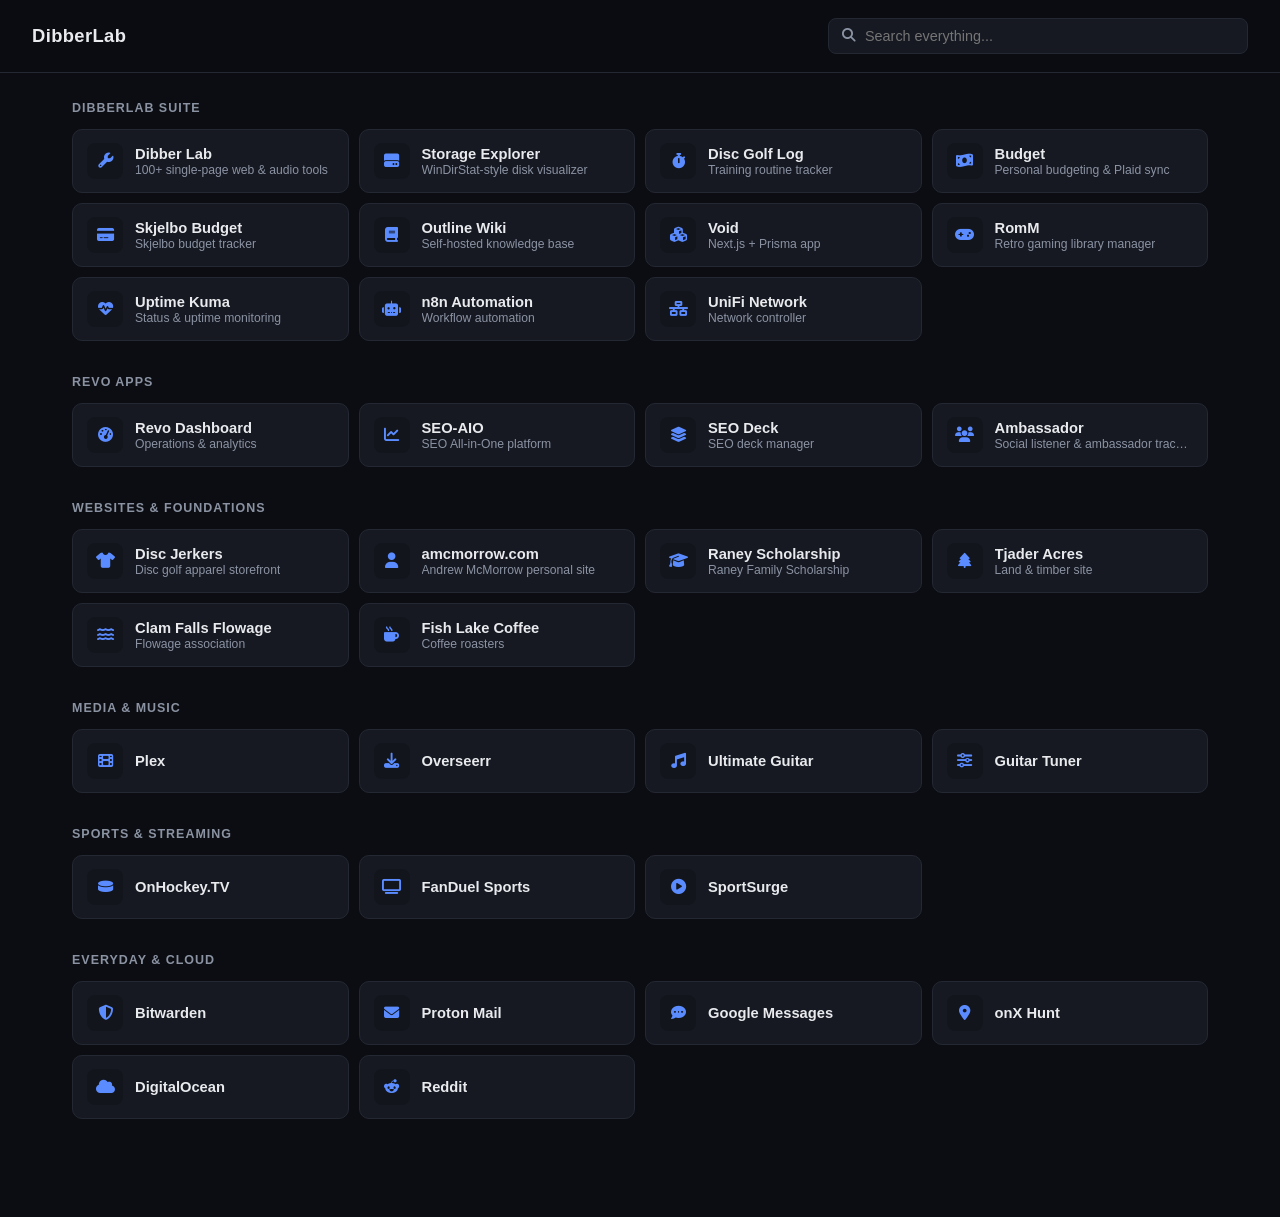
==== public/index.html @ 7d4f6043 "replace Homer with a custom static dashboard" ====
<!doctype html>
<html lang="en">
<head>
<meta charset="utf-8">
<meta name="viewport" content="width=device-width, initial-scale=1">
<title>DibberLab</title>
<link rel="stylesheet" href="https://cdnjs.cloudflare.com/ajax/libs/font-awesome/6.5.1/css/all.min.css">
<link rel="stylesheet" href="style.css">
</head>
<body>
  <header class="topbar">
    <div class="brand">DibberLab</div>
    <div class="search-wrap">
      <i class="fa-solid fa-magnifying-glass"></i>
      <input id="search" type="text" placeholder="Search everything..." autocomplete="off">
    </div>
  </header>

  <main id="main">

    <section class="group" data-group>
      <h2>DibberLab Suite</h2>
      <div class="grid">
        <a class="card" href="https://dibberlab.me" target="_blank" rel="noreferrer">
          <span class="icon"><i class="fa-solid fa-wrench"></i></span>
          <span class="text"><span class="name">Dibber Lab</span><span class="sub">100+ single-page web &amp; audio tools</span></span>
        </a>
        <a class="card" href="https://storage.dibberlab.me" target="_blank" rel="noreferrer">
          <span class="icon"><i class="fa-solid fa-hard-drive"></i></span>
          <span class="text"><span class="name">Storage Explorer</span><span class="sub">WinDirStat-style disk visualizer</span></span>
        </a>
        <a class="card" href="https://disc.dibberlab.me" target="_blank" rel="noreferrer">
          <span class="icon"><i class="fa-solid fa-stopwatch"></i></span>
          <span class="text"><span class="name">Disc Golf Log</span><span class="sub">Training routine tracker</span></span>
        </a>
        <a class="card" href="https://budget.dibberlab.me" target="_blank" rel="noreferrer">
          <span class="icon"><i class="fa-solid fa-money-bill-wave"></i></span>
          <span class="text"><span class="name">Budget</span><span class="sub">Personal budgeting &amp; Plaid sync</span></span>
        </a>
        <a class="card" href="https://skjelbobudget.dibberlab.me" target="_blank" rel="noreferrer">
          <span class="icon"><i class="fa-solid fa-credit-card"></i></span>
          <span class="text"><span class="name">Skjelbo Budget</span><span class="sub">Skjelbo budget tracker</span></span>
        </a>
        <a class="card" href="https://mcmorrau.dibberlab.me" target="_blank" rel="noreferrer">
          <span class="icon"><i class="fa-solid fa-book"></i></span>
          <span class="text"><span class="name">Outline Wiki</span><span class="sub">Self-hosted knowledge base</span></span>
        </a>
        <a class="card" href="https://barkbarkbark.dibberlab.me" target="_blank" rel="noreferrer">
          <span class="icon"><i class="fa-solid fa-cubes"></i></span>
          <span class="text"><span class="name">Void</span><span class="sub">Next.js + Prisma app</span></span>
        </a>
        <a class="card" href="https://romm.dibberlab.me" target="_blank" rel="noreferrer">
          <span class="icon"><i class="fa-solid fa-gamepad"></i></span>
          <span class="text"><span class="name">RomM</span><span class="sub">Retro gaming library manager</span></span>
        </a>
        <a class="card" href="https://kuma.dibberlab.me" target="_blank" rel="noreferrer">
          <span class="icon"><i class="fa-solid fa-heart-pulse"></i></span>
          <span class="text"><span class="name">Uptime Kuma</span><span class="sub">Status &amp; uptime monitoring</span></span>
        </a>
        <a class="card" href="https://n8n.dibberlab.me" target="_blank" rel="noreferrer">
          <span class="icon"><i class="fa-solid fa-robot"></i></span>
          <span class="text"><span class="name">n8n Automation</span><span class="sub">Workflow automation</span></span>
        </a>
        <a class="card" href="https://unifi.dibberlab.me" target="_blank" rel="noreferrer">
          <span class="icon"><i class="fa-solid fa-network-wired"></i></span>
          <span class="text"><span class="name">UniFi Network</span><span class="sub">Network controller</span></span>
        </a>
      </div>
    </section>

    <section class="group" data-group>
      <h2>Revo Apps</h2>
      <div class="grid">
        <a class="card" href="https://dashboard.revo-apps.dev" target="_blank" rel="noreferrer">
          <span class="icon"><i class="fa-solid fa-gauge-high"></i></span>
          <span class="text"><span class="name">Revo Dashboard</span><span class="sub">Operations &amp; analytics</span></span>
        </a>
        <a class="card" href="https://seo-aio.revo-apps.dev" target="_blank" rel="noreferrer">
          <span class="icon"><i class="fa-solid fa-chart-line"></i></span>
          <span class="text"><span class="name">SEO-AIO</span><span class="sub">SEO All-in-One platform</span></span>
        </a>
        <a class="card" href="https://seodeck.revo-apps.dev" target="_blank" rel="noreferrer">
          <span class="icon"><i class="fa-solid fa-layer-group"></i></span>
          <span class="text"><span class="name">SEO Deck</span><span class="sub">SEO deck manager</span></span>
        </a>
        <a class="card" href="https://ambassador.revo-apps.dev" target="_blank" rel="noreferrer">
          <span class="icon"><i class="fa-solid fa-users"></i></span>
          <span class="text"><span class="name">Ambassador</span><span class="sub">Social listener &amp; ambassador tracking</span></span>
        </a>
      </div>
    </section>

    <section class="group" data-group>
      <h2>Websites &amp; Foundations</h2>
      <div class="grid">
        <a class="card" href="https://discjerkers.com" target="_blank" rel="noreferrer">
          <span class="icon"><i class="fa-solid fa-shirt"></i></span>
          <span class="text"><span class="name">Disc Jerkers</span><span class="sub">Disc golf apparel storefront</span></span>
        </a>
        <a class="card" href="https://amcmorrow.com" target="_blank" rel="noreferrer">
          <span class="icon"><i class="fa-solid fa-user"></i></span>
          <span class="text"><span class="name">amcmorrow.com</span><span class="sub">Andrew McMorrow personal site</span></span>
        </a>
        <a class="card" href="https://raneyfamilyscholarship.org" target="_blank" rel="noreferrer">
          <span class="icon"><i class="fa-solid fa-graduation-cap"></i></span>
          <span class="text"><span class="name">Raney Scholarship</span><span class="sub">Raney Family Scholarship</span></span>
        </a>
        <a class="card" href="https://tjaderacres.com" target="_blank" rel="noreferrer">
          <span class="icon"><i class="fa-solid fa-tree"></i></span>
          <span class="text"><span class="name">Tjader Acres</span><span class="sub">Land &amp; timber site</span></span>
        </a>
        <a class="card" href="https://clamfallsflowage.com" target="_blank" rel="noreferrer">
          <span class="icon"><i class="fa-solid fa-water"></i></span>
          <span class="text"><span class="name">Clam Falls Flowage</span><span class="sub">Flowage association</span></span>
        </a>
        <a class="card" href="https://fishlakecoffee.com" target="_blank" rel="noreferrer">
          <span class="icon"><i class="fa-solid fa-mug-hot"></i></span>
          <span class="text"><span class="name">Fish Lake Coffee</span><span class="sub">Coffee roasters</span></span>
        </a>
      </div>
    </section>

    <section class="group" data-group>
      <h2>Media &amp; Music</h2>
      <div class="grid">
        <a class="card" href="https://app.plex.tv/desktop/#!/" target="_blank" rel="noreferrer">
          <span class="icon"><i class="fa-solid fa-film"></i></span>
          <span class="text"><span class="name">Plex</span></span>
        </a>
        <a class="card" href="https://overseerr.lakeeffectpod.com" target="_blank" rel="noreferrer">
          <span class="icon"><i class="fa-solid fa-download"></i></span>
          <span class="text"><span class="name">Overseerr</span></span>
        </a>
        <a class="card" href="https://www.ultimate-guitar.com/user/mytabs" target="_blank" rel="noreferrer">
          <span class="icon"><i class="fa-solid fa-music"></i></span>
          <span class="text"><span class="name">Ultimate Guitar</span></span>
        </a>
        <a class="card" href="https://www.dibberlab.me/guitar-tuner/" target="_blank" rel="noreferrer">
          <span class="icon"><i class="fa-solid fa-sliders"></i></span>
          <span class="text"><span class="name">Guitar Tuner</span></span>
        </a>
      </div>
    </section>

    <section class="group" data-group>
      <h2>Sports &amp; Streaming</h2>
      <div class="grid">
        <a class="card" href="https://onhockey.tv" target="_blank" rel="noreferrer">
          <span class="icon"><i class="fa-solid fa-hockey-puck"></i></span>
          <span class="text"><span class="name">OnHockey.TV</span></span>
        </a>
        <a class="card" href="https://fanduelsportsnetwork.com" target="_blank" rel="noreferrer">
          <span class="icon"><i class="fa-solid fa-tv"></i></span>
          <span class="text"><span class="name">FanDuel Sports</span></span>
        </a>
        <a class="card" href="https://v2.sportsurge.net" target="_blank" rel="noreferrer">
          <span class="icon"><i class="fa-solid fa-circle-play"></i></span>
          <span class="text"><span class="name">SportSurge</span></span>
        </a>
      </div>
    </section>

    <section class="group" data-group>
      <h2>Everyday &amp; Cloud</h2>
      <div class="grid">
        <a class="card" href="https://vault.bitwarden.com/#/vault" target="_blank" rel="noreferrer">
          <span class="icon"><i class="fa-solid fa-shield-halved"></i></span>
          <span class="text"><span class="name">Bitwarden</span></span>
        </a>
        <a class="card" href="https://mail.proton.me" target="_blank" rel="noreferrer">
          <span class="icon"><i class="fa-solid fa-envelope"></i></span>
          <span class="text"><span class="name">Proton Mail</span></span>
        </a>
        <a class="card" href="https://messages.google.com/web/conversations" target="_blank" rel="noreferrer">
          <span class="icon"><i class="fa-solid fa-comment-dots"></i></span>
          <span class="text"><span class="name">Google Messages</span></span>
        </a>
        <a class="card" href="https://webmap.onxmaps.com/hunt/" target="_blank" rel="noreferrer">
          <span class="icon"><i class="fa-solid fa-location-dot"></i></span>
          <span class="text"><span class="name">onX Hunt</span></span>
        </a>
        <a class="card" href="https://cloud.digitalocean.com/droplets?i=3fd348&amp;preserveScrollPosition=false" target="_blank" rel="noreferrer">
          <span class="icon"><i class="fa-solid fa-cloud"></i></span>
          <span class="text"><span class="name">DigitalOcean</span></span>
        </a>
        <a class="card" href="https://reddit.com" target="_blank" rel="noreferrer">
          <span class="icon"><i class="fa-brands fa-reddit-alien"></i></span>
          <span class="text"><span class="name">Reddit</span></span>
        </a>
      </div>
    </section>

    <p id="empty" class="empty" hidden>No matches.</p>
  </main>

  <script src="app.js"></script>
</body>
</html>
---- public/style.css ----
:root {
  --bg: #0b0d12;
  --bg-alt: #12151b;
  --card: #161922;
  --card-hover: #1d2129;
  --border: #242833;
  --text: #e8eaed;
  --text-dim: #8b93a3;
  --accent: #5b8cff;
}

* { box-sizing: border-box; }

body {
  margin: 0;
  background: var(--bg);
  color: var(--text);
  font-family: -apple-system, BlinkMacSystemFont, "Segoe UI", Inter, Roboto, sans-serif;
  -webkit-font-smoothing: antialiased;
}

.topbar {
  position: sticky;
  top: 0;
  z-index: 10;
  display: flex;
  align-items: center;
  justify-content: space-between;
  gap: 24px;
  padding: 18px 32px;
  background: rgba(11, 13, 18, 0.9);
  backdrop-filter: blur(8px);
  border-bottom: 1px solid var(--border);
}

.brand {
  font-size: 1.15rem;
  font-weight: 700;
  letter-spacing: 0.02em;
}

.search-wrap {
  position: relative;
  flex: 1;
  max-width: 420px;
  display: flex;
  align-items: center;
}

.search-wrap i {
  position: absolute;
  left: 14px;
  color: var(--text-dim);
  font-size: 0.85rem;
  pointer-events: none;
}

.search-wrap input {
  width: 100%;
  background: var(--card);
  border: 1px solid var(--border);
  color: var(--text);
  border-radius: 8px;
  padding: 9px 14px 9px 36px;
  font-size: 0.9rem;
  outline: none;
  transition: border-color 0.15s ease;
}

.search-wrap input:focus {
  border-color: var(--accent);
}

main {
  max-width: 1200px;
  margin: 0 auto;
  padding: 28px 32px 64px;
}

.group {
  margin-bottom: 34px;
}

.card[hidden],
.group[hidden] {
  display: none;
}

.group h2 {
  font-size: 0.78rem;
  font-weight: 700;
  text-transform: uppercase;
  letter-spacing: 0.08em;
  color: var(--text-dim);
  margin: 0 0 14px;
}

.grid {
  display: grid;
  grid-template-columns: repeat(auto-fill, minmax(230px, 1fr));
  gap: 10px;
}

.card {
  display: flex;
  align-items: center;
  gap: 12px;
  height: 64px;
  padding: 0 14px;
  background: var(--card);
  border: 1px solid var(--border);
  border-radius: 10px;
  text-decoration: none;
  color: var(--text);
  transition: background 0.15s ease, border-color 0.15s ease, transform 0.1s ease;
  overflow: hidden;
}

.card:hover {
  background: var(--card-hover);
  border-color: var(--accent);
  transform: translateY(-1px);
}

.icon {
  flex-shrink: 0;
  width: 36px;
  height: 36px;
  display: flex;
  align-items: center;
  justify-content: center;
  background: var(--bg-alt);
  border-radius: 8px;
  color: var(--accent);
  font-size: 0.95rem;
}

.text {
  display: flex;
  flex-direction: column;
  min-width: 0;
  justify-content: center;
}

.name {
  font-size: 0.92rem;
  font-weight: 600;
  white-space: nowrap;
  overflow: hidden;
  text-overflow: ellipsis;
}

.sub {
  font-size: 0.76rem;
  color: var(--text-dim);
  white-space: nowrap;
  overflow: hidden;
  text-overflow: ellipsis;
  margin-top: 1px;
}

.empty {
  color: var(--text-dim);
  text-align: center;
  padding: 40px 0;
}

@media (max-width: 560px) {
  .topbar { padding: 14px 18px; gap: 14px; }
  main { padding: 20px 18px 48px; }
  .grid { grid-template-columns: repeat(auto-fill, minmax(160px, 1fr)); }
}
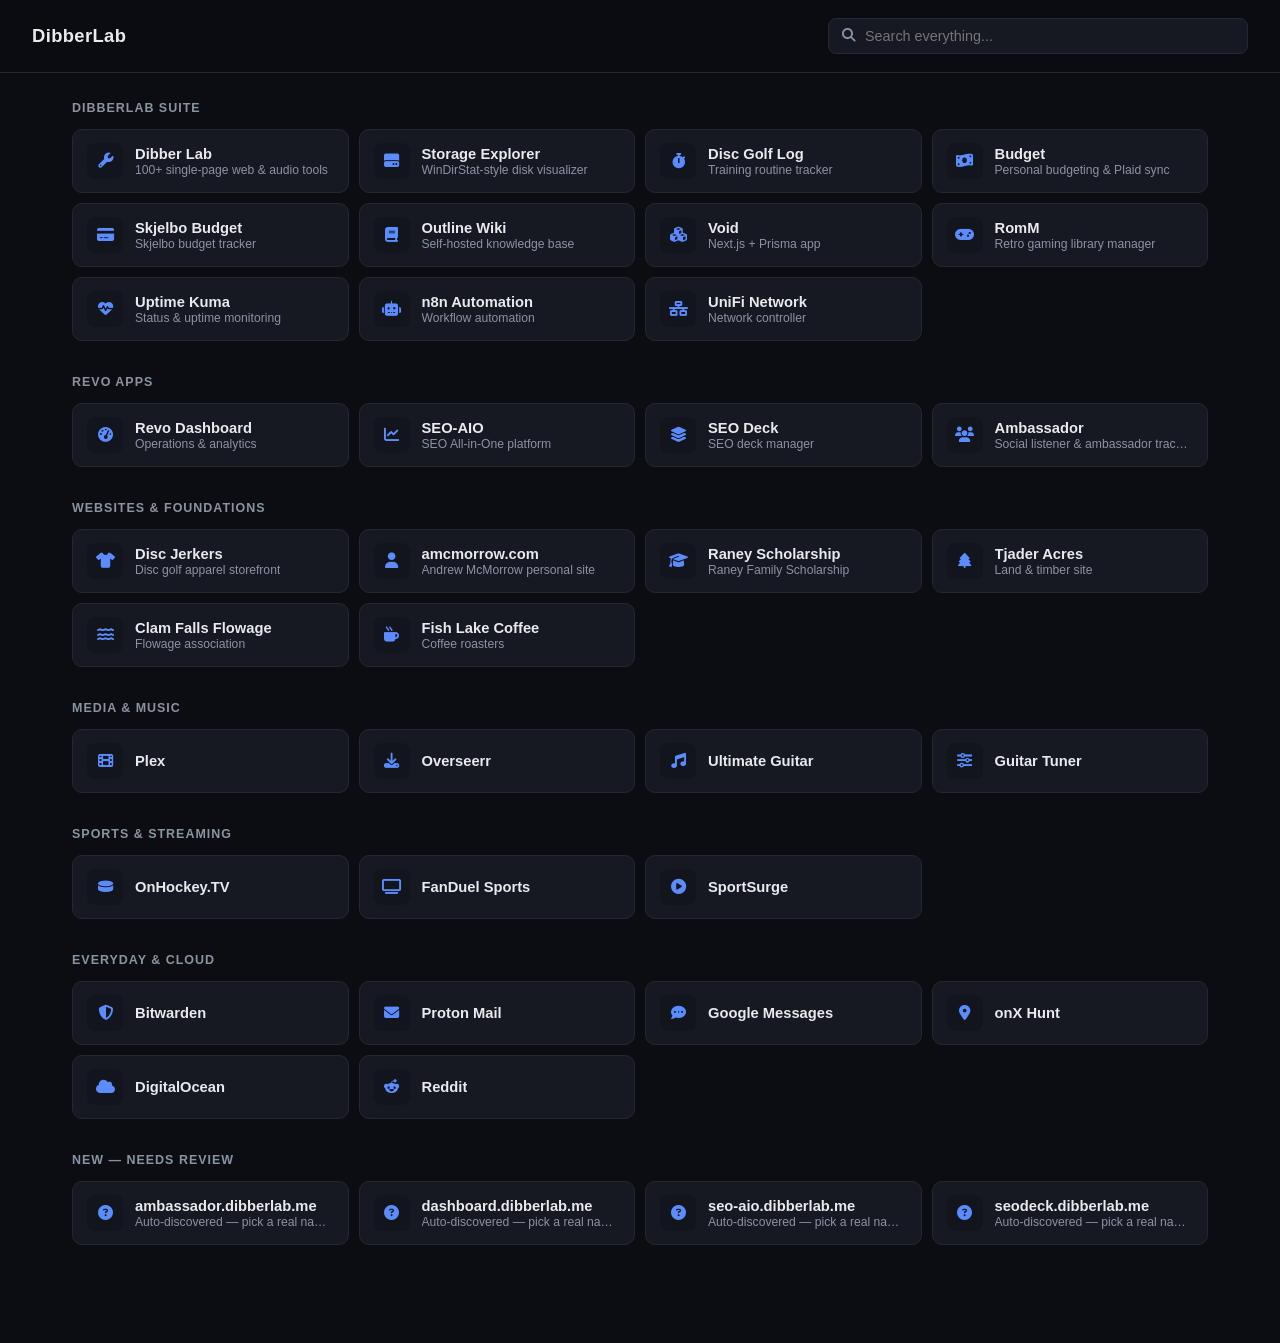
==== commit 658b6768: "data-driven dashboard + auto-discovery of new nginx sites via cron" ====
--- a/public/index.html
+++ b/public/index.html
@@ -17,180 +17,7 @@
   </header>
 
   <main id="main">
-
-    <section class="group" data-group>
-      <h2>DibberLab Suite</h2>
-      <div class="grid">
-        <a class="card" href="https://dibberlab.me" target="_blank" rel="noreferrer">
-          <span class="icon"><i class="fa-solid fa-wrench"></i></span>
-          <span class="text"><span class="name">Dibber Lab</span><span class="sub">100+ single-page web &amp; audio tools</span></span>
-        </a>
-        <a class="card" href="https://storage.dibberlab.me" target="_blank" rel="noreferrer">
-          <span class="icon"><i class="fa-solid fa-hard-drive"></i></span>
-          <span class="text"><span class="name">Storage Explorer</span><span class="sub">WinDirStat-style disk visualizer</span></span>
-        </a>
-        <a class="card" href="https://disc.dibberlab.me" target="_blank" rel="noreferrer">
-          <span class="icon"><i class="fa-solid fa-stopwatch"></i></span>
-          <span class="text"><span class="name">Disc Golf Log</span><span class="sub">Training routine tracker</span></span>
-        </a>
-        <a class="card" href="https://budget.dibberlab.me" target="_blank" rel="noreferrer">
-          <span class="icon"><i class="fa-solid fa-money-bill-wave"></i></span>
-          <span class="text"><span class="name">Budget</span><span class="sub">Personal budgeting &amp; Plaid sync</span></span>
-        </a>
-        <a class="card" href="https://skjelbobudget.dibberlab.me" target="_blank" rel="noreferrer">
-          <span class="icon"><i class="fa-solid fa-credit-card"></i></span>
-          <span class="text"><span class="name">Skjelbo Budget</span><span class="sub">Skjelbo budget tracker</span></span>
-        </a>
-        <a class="card" href="https://mcmorrau.dibberlab.me" target="_blank" rel="noreferrer">
-          <span class="icon"><i class="fa-solid fa-book"></i></span>
-          <span class="text"><span class="name">Outline Wiki</span><span class="sub">Self-hosted knowledge base</span></span>
-        </a>
-        <a class="card" href="https://barkbarkbark.dibberlab.me" target="_blank" rel="noreferrer">
-          <span class="icon"><i class="fa-solid fa-cubes"></i></span>
-          <span class="text"><span class="name">Void</span><span class="sub">Next.js + Prisma app</span></span>
-        </a>
-        <a class="card" href="https://romm.dibberlab.me" target="_blank" rel="noreferrer">
-          <span class="icon"><i class="fa-solid fa-gamepad"></i></span>
-          <span class="text"><span class="name">RomM</span><span class="sub">Retro gaming library manager</span></span>
-        </a>
-        <a class="card" href="https://kuma.dibberlab.me" target="_blank" rel="noreferrer">
-          <span class="icon"><i class="fa-solid fa-heart-pulse"></i></span>
-          <span class="text"><span class="name">Uptime Kuma</span><span class="sub">Status &amp; uptime monitoring</span></span>
-        </a>
-        <a class="card" href="https://n8n.dibberlab.me" target="_blank" rel="noreferrer">
-          <span class="icon"><i class="fa-solid fa-robot"></i></span>
-          <span class="text"><span class="name">n8n Automation</span><span class="sub">Workflow automation</span></span>
-        </a>
-        <a class="card" href="https://unifi.dibberlab.me" target="_blank" rel="noreferrer">
-          <span class="icon"><i class="fa-solid fa-network-wired"></i></span>
-          <span class="text"><span class="name">UniFi Network</span><span class="sub">Network controller</span></span>
-        </a>
-      </div>
-    </section>
-
-    <section class="group" data-group>
-      <h2>Revo Apps</h2>
-      <div class="grid">
-        <a class="card" href="https://dashboard.revo-apps.dev" target="_blank" rel="noreferrer">
-          <span class="icon"><i class="fa-solid fa-gauge-high"></i></span>
-          <span class="text"><span class="name">Revo Dashboard</span><span class="sub">Operations &amp; analytics</span></span>
-        </a>
-        <a class="card" href="https://seo-aio.revo-apps.dev" target="_blank" rel="noreferrer">
-          <span class="icon"><i class="fa-solid fa-chart-line"></i></span>
-          <span class="text"><span class="name">SEO-AIO</span><span class="sub">SEO All-in-One platform</span></span>
-        </a>
-        <a class="card" href="https://seodeck.revo-apps.dev" target="_blank" rel="noreferrer">
-          <span class="icon"><i class="fa-solid fa-layer-group"></i></span>
-          <span class="text"><span class="name">SEO Deck</span><span class="sub">SEO deck manager</span></span>
-        </a>
-        <a class="card" href="https://ambassador.revo-apps.dev" target="_blank" rel="noreferrer">
-          <span class="icon"><i class="fa-solid fa-users"></i></span>
-          <span class="text"><span class="name">Ambassador</span><span class="sub">Social listener &amp; ambassador tracking</span></span>
-        </a>
-      </div>
-    </section>
-
-    <section class="group" data-group>
-      <h2>Websites &amp; Foundations</h2>
-      <div class="grid">
-        <a class="card" href="https://discjerkers.com" target="_blank" rel="noreferrer">
-          <span class="icon"><i class="fa-solid fa-shirt"></i></span>
-          <span class="text"><span class="name">Disc Jerkers</span><span class="sub">Disc golf apparel storefront</span></span>
-        </a>
-        <a class="card" href="https://amcmorrow.com" target="_blank" rel="noreferrer">
-          <span class="icon"><i class="fa-solid fa-user"></i></span>
-          <span class="text"><span class="name">amcmorrow.com</span><span class="sub">Andrew McMorrow personal site</span></span>
-        </a>
-        <a class="card" href="https://raneyfamilyscholarship.org" target="_blank" rel="noreferrer">
-          <span class="icon"><i class="fa-solid fa-graduation-cap"></i></span>
-          <span class="text"><span class="name">Raney Scholarship</span><span class="sub">Raney Family Scholarship</span></span>
-        </a>
-        <a class="card" href="https://tjaderacres.com" target="_blank" rel="noreferrer">
-          <span class="icon"><i class="fa-solid fa-tree"></i></span>
-          <span class="text"><span class="name">Tjader Acres</span><span class="sub">Land &amp; timber site</span></span>
-        </a>
-        <a class="card" href="https://clamfallsflowage.com" target="_blank" rel="noreferrer">
-          <span class="icon"><i class="fa-solid fa-water"></i></span>
-          <span class="text"><span class="name">Clam Falls Flowage</span><span class="sub">Flowage association</span></span>
-        </a>
-        <a class="card" href="https://fishlakecoffee.com" target="_blank" rel="noreferrer">
-          <span class="icon"><i class="fa-solid fa-mug-hot"></i></span>
-          <span class="text"><span class="name">Fish Lake Coffee</span><span class="sub">Coffee roasters</span></span>
-        </a>
-      </div>
-    </section>
-
-    <section class="group" data-group>
-      <h2>Media &amp; Music</h2>
-      <div class="grid">
-        <a class="card" href="https://app.plex.tv/desktop/#!/" target="_blank" rel="noreferrer">
-          <span class="icon"><i class="fa-solid fa-film"></i></span>
-          <span class="text"><span class="name">Plex</span></span>
-        </a>
-        <a class="card" href="https://overseerr.lakeeffectpod.com" target="_blank" rel="noreferrer">
-          <span class="icon"><i class="fa-solid fa-download"></i></span>
-          <span class="text"><span class="name">Overseerr</span></span>
-        </a>
-        <a class="card" href="https://www.ultimate-guitar.com/user/mytabs" target="_blank" rel="noreferrer">
-          <span class="icon"><i class="fa-solid fa-music"></i></span>
-          <span class="text"><span class="name">Ultimate Guitar</span></span>
-        </a>
-        <a class="card" href="https://www.dibberlab.me/guitar-tuner/" target="_blank" rel="noreferrer">
-          <span class="icon"><i class="fa-solid fa-sliders"></i></span>
-          <span class="text"><span class="name">Guitar Tuner</span></span>
-        </a>
-      </div>
-    </section>
-
-    <section class="group" data-group>
-      <h2>Sports &amp; Streaming</h2>
-      <div class="grid">
-        <a class="card" href="https://onhockey.tv" target="_blank" rel="noreferrer">
-          <span class="icon"><i class="fa-solid fa-hockey-puck"></i></span>
-          <span class="text"><span class="name">OnHockey.TV</span></span>
-        </a>
-        <a class="card" href="https://fanduelsportsnetwork.com" target="_blank" rel="noreferrer">
-          <span class="icon"><i class="fa-solid fa-tv"></i></span>
-          <span class="text"><span class="name">FanDuel Sports</span></span>
-        </a>
-        <a class="card" href="https://v2.sportsurge.net" target="_blank" rel="noreferrer">
-          <span class="icon"><i class="fa-solid fa-circle-play"></i></span>
-          <span class="text"><span class="name">SportSurge</span></span>
-        </a>
-      </div>
-    </section>
-
-    <section class="group" data-group>
-      <h2>Everyday &amp; Cloud</h2>
-      <div class="grid">
-        <a class="card" href="https://vault.bitwarden.com/#/vault" target="_blank" rel="noreferrer">
-          <span class="icon"><i class="fa-solid fa-shield-halved"></i></span>
-          <span class="text"><span class="name">Bitwarden</span></span>
-        </a>
-        <a class="card" href="https://mail.proton.me" target="_blank" rel="noreferrer">
-          <span class="icon"><i class="fa-solid fa-envelope"></i></span>
-          <span class="text"><span class="name">Proton Mail</span></span>
-        </a>
-        <a class="card" href="https://messages.google.com/web/conversations" target="_blank" rel="noreferrer">
-          <span class="icon"><i class="fa-solid fa-comment-dots"></i></span>
-          <span class="text"><span class="name">Google Messages</span></span>
-        </a>
-        <a class="card" href="https://webmap.onxmaps.com/hunt/" target="_blank" rel="noreferrer">
-          <span class="icon"><i class="fa-solid fa-location-dot"></i></span>
-          <span class="text"><span class="name">onX Hunt</span></span>
-        </a>
-        <a class="card" href="https://cloud.digitalocean.com/droplets?i=3fd348&amp;preserveScrollPosition=false" target="_blank" rel="noreferrer">
-          <span class="icon"><i class="fa-solid fa-cloud"></i></span>
-          <span class="text"><span class="name">DigitalOcean</span></span>
-        </a>
-        <a class="card" href="https://reddit.com" target="_blank" rel="noreferrer">
-          <span class="icon"><i class="fa-brands fa-reddit-alien"></i></span>
-          <span class="text"><span class="name">Reddit</span></span>
-        </a>
-      </div>
-    </section>
-
-    <p id="empty" class="empty" hidden>No matches.</p>
+    <p class="loading">Loading...</p>
   </main>
 
   <script src="app.js"></script>
--- a/public/style.css
+++ b/public/style.css
@@ -159,10 +159,15 @@
   margin-top: 1px;
 }
 
-.empty {
+.empty,
+.loading {
   color: var(--text-dim);
   text-align: center;
   padding: 40px 0;
+}
+
+.group.is-new h2 {
+  color: var(--accent);
 }
 
 @media (max-width: 560px) {
